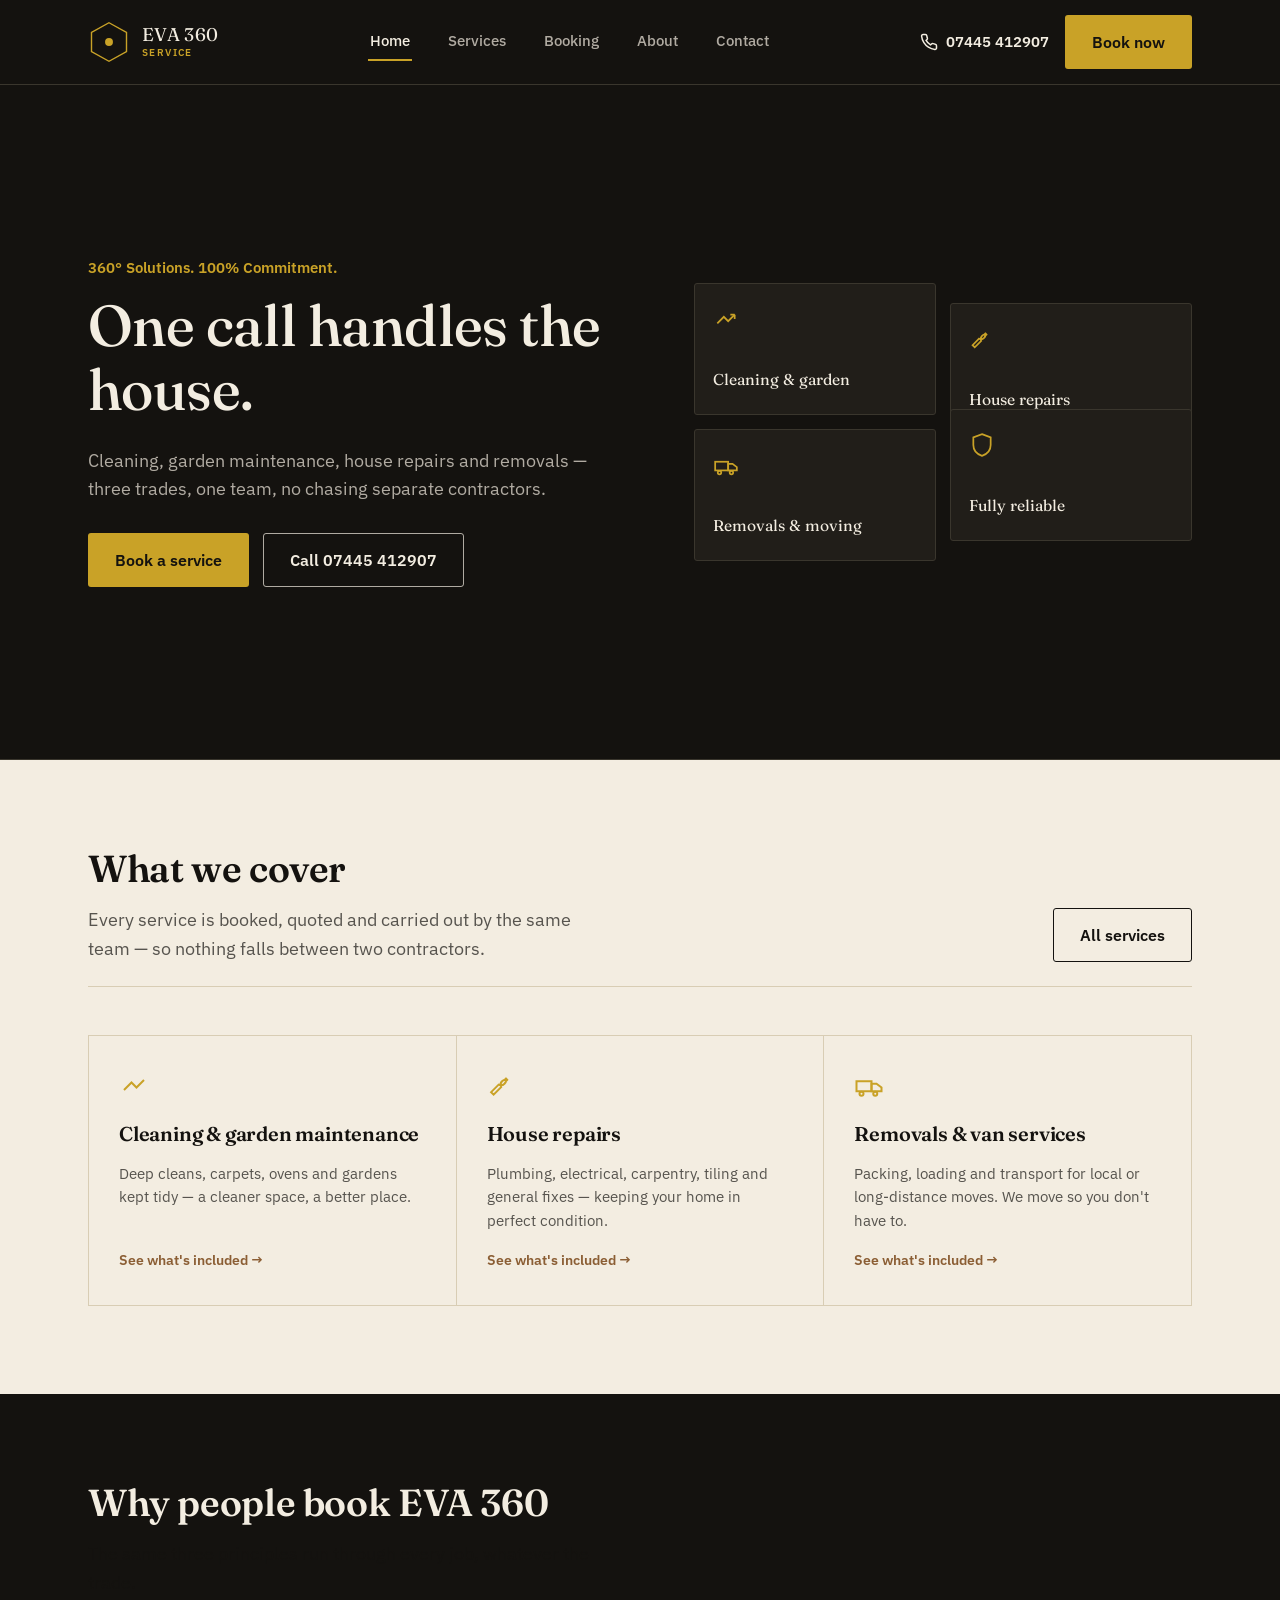
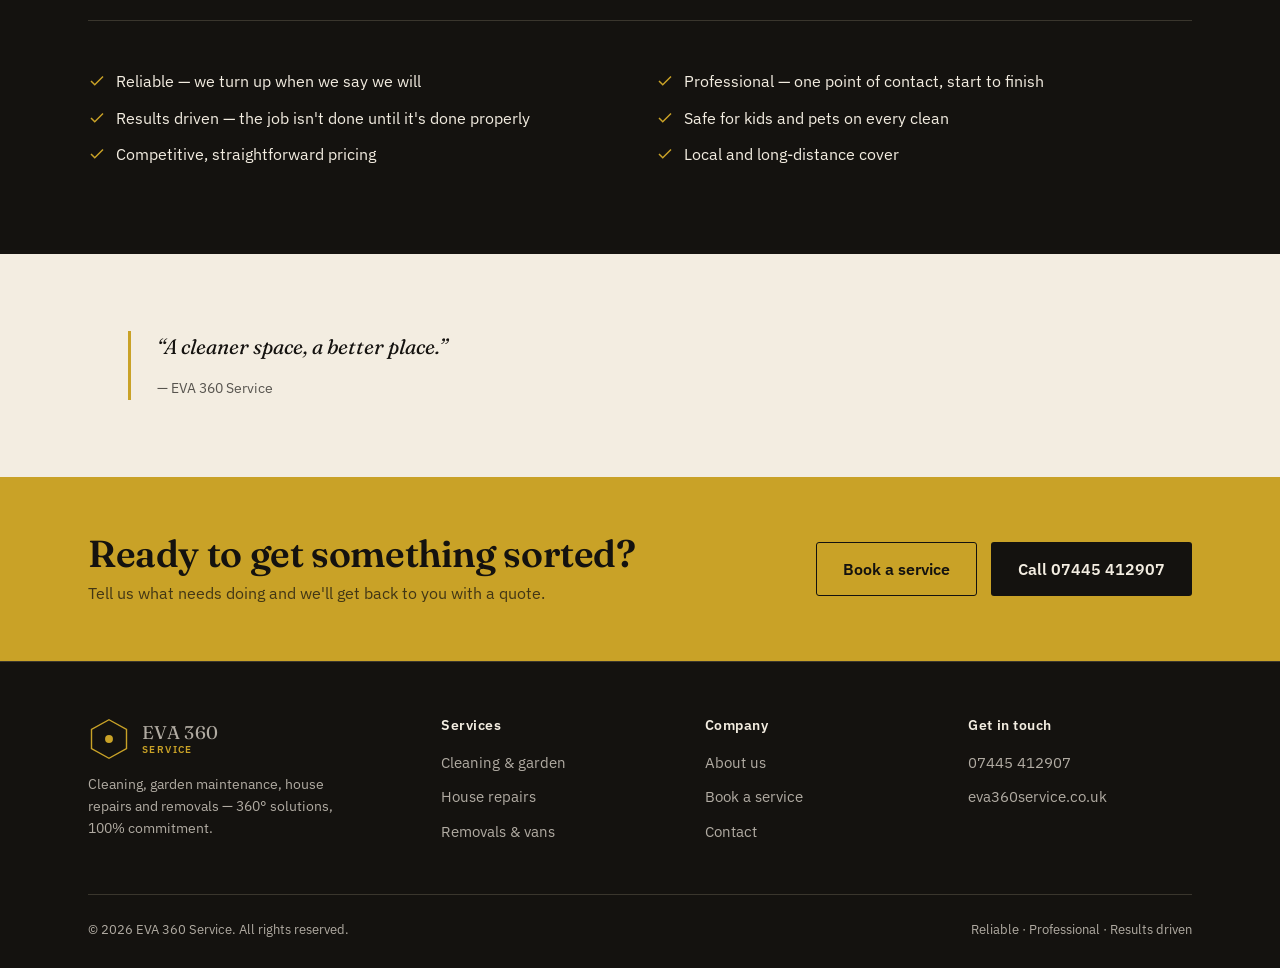
==== index.html @ 42eec816 "Initial commit: EVA 360 Service website" ====
<!DOCTYPE html>
<html lang="en">
<head>
<meta charset="UTF-8">
<meta name="viewport" content="width=device-width, initial-scale=1.0">
<title>EVA 360 Service — Cleaning, Repairs &amp; Removals</title>
<meta name="description" content="EVA 360 Service handles cleaning, house repairs and removals under one roof. One call, three trades, done properly.">
<link rel="stylesheet" href="styles.css">
</head>
<body>

<header class="site-header">
  <div class="wrap">
    <a href="index.html" class="brand">
      <svg class="brand-mark" viewBox="0 0 48 48" fill="none" xmlns="http://www.w3.org/2000/svg">
        <path d="M24 2 L44 13 V35 L24 46 L4 35 V13 Z" stroke="#C9A227" stroke-width="1.6"/>
        <circle cx="24" cy="24" r="4.5" fill="#C9A227"/>
      </svg>
      <span class="brand-word">EVA 360<small>SERVICE</small></span>
    </a>
    <nav class="main-nav" aria-label="Primary">
      <a href="index.html" aria-current="page">Home</a>
      <a href="services.html">Services</a>
      <a href="booking.html">Booking</a>
      <a href="about.html">About</a>
      <a href="contact.html">Contact</a>
    </nav>
    <div class="header-cta">
      <a class="header-phone" href="tel:07445412907">
        <svg width="18" height="18" viewBox="0 0 24 24" fill="none" stroke="currentColor" stroke-width="2"><path d="M22 16.92v3a2 2 0 0 1-2.18 2 19.79 19.79 0 0 1-8.63-3.07 19.5 19.5 0 0 1-6-6 19.79 19.79 0 0 1-3.07-8.67A2 2 0 0 1 4.11 2h3a2 2 0 0 1 2 1.72c.127.96.361 1.903.7 2.81a2 2 0 0 1-.45 2.11L8.09 9.91a16 16 0 0 0 6 6l1.27-1.27a2 2 0 0 1 2.11-.45c.907.339 1.85.573 2.81.7A2 2 0 0 1 22 16.92z"/></svg>
        <span>07445 412907</span>
      </a>
      <a href="booking.html" class="btn btn-primary">Book now</a>
      <button class="nav-toggle" aria-label="Toggle menu" aria-expanded="false">
        <svg width="20" height="20" viewBox="0 0 24 24" fill="none" stroke="currentColor" stroke-width="2"><line x1="3" y1="6" x2="21" y2="6"/><line x1="3" y1="12" x2="21" y2="12"/><line x1="3" y1="18" x2="21" y2="18"/></svg>
      </button>
    </div>
  </div>
</header>

<section class="hero">
  <div class="wrap">
    <div>
      <p class="hero-eyebrow">360° Solutions. 100% Commitment.</p>
      <h1>One call handles the house.</h1>
      <p class="lede">Cleaning, garden maintenance, house repairs and removals — three trades, one team, no chasing separate contractors.</p>
      <div class="hero-actions">
        <a href="booking.html" class="btn btn-primary">Book a service</a>
        <a href="tel:07445412907" class="btn btn-ghost-dark">Call 07445 412907</a>
      </div>
    </div>
    <div class="hero-panels">
      <div class="hero-panel">
        <svg width="26" height="26" viewBox="0 0 24 24" fill="none" stroke="currentColor" stroke-width="1.6"><path d="M4 16 L10 10 L14 14 L20 8"/><path d="M20 8 h-4 M20 8 v4"/></svg>
        <span>Cleaning &amp; garden</span>
      </div>
      <div class="hero-panel">
        <svg width="26" height="26" viewBox="0 0 24 24" fill="none" stroke="currentColor" stroke-width="1.6"><path d="M14.7 6.3a4 4 0 0 1-5.4 5.4l-6 6 2 2 6-6a4 4 0 0 1 5.4-5.4z"/></svg>
        <span>House repairs</span>
      </div>
      <div class="hero-panel">
        <svg width="26" height="26" viewBox="0 0 24 24" fill="none" stroke="currentColor" stroke-width="1.6"><rect x="2" y="9" width="12" height="8"/><path d="M14 11h4l4 3v3h-8z"/><circle cx="6" cy="19" r="1.6"/><circle cx="17" cy="19" r="1.6"/></svg>
        <span>Removals &amp; moving</span>
      </div>
      <div class="hero-panel">
        <svg width="26" height="26" viewBox="0 0 24 24" fill="none" stroke="currentColor" stroke-width="1.6"><path d="M12 2 L20 5 V12 C20 17 16.5 20.5 12 22 C7.5 20.5 4 17 4 12 V5 Z"/></svg>
        <span>Fully reliable</span>
      </div>
    </div>
  </div>
</section>

<section>
  <div class="wrap">
    <div class="section-head">
      <div>
        <h2>What we cover</h2>
        <p class="lede">Every service is booked, quoted and carried out by the same team — so nothing falls between two contractors.</p>
      </div>
      <a href="services.html" class="btn btn-ghost-light">All services</a>
    </div>
    <div class="service-grid">
      <a class="service-card" href="services.html#cleaning">
        <div class="icon"><svg width="30" height="30" viewBox="0 0 24 24" fill="none" stroke="currentColor" stroke-width="1.6"><path d="M4 16 L10 10 L14 14 L20 8"/></svg></div>
        <h3>Cleaning &amp; garden maintenance</h3>
        <p>Deep cleans, carpets, ovens and gardens kept tidy — a cleaner space, a better place.</p>
        <span class="go">See what's included →</span>
      </a>
      <a class="service-card" href="services.html#repairs">
        <div class="icon"><svg width="30" height="30" viewBox="0 0 24 24" fill="none" stroke="currentColor" stroke-width="1.6"><path d="M14.7 6.3a4 4 0 0 1-5.4 5.4l-6 6 2 2 6-6a4 4 0 0 1 5.4-5.4z"/></svg></div>
        <h3>House repairs</h3>
        <p>Plumbing, electrical, carpentry, tiling and general fixes — keeping your home in perfect condition.</p>
        <span class="go">See what's included →</span>
      </a>
      <a class="service-card" href="services.html#removals">
        <div class="icon"><svg width="30" height="30" viewBox="0 0 24 24" fill="none" stroke="currentColor" stroke-width="1.6"><rect x="2" y="9" width="12" height="8"/><path d="M14 11h4l4 3v3h-8z"/><circle cx="6" cy="19" r="1.6"/><circle cx="17" cy="19" r="1.6"/></svg></div>
        <h3>Removals &amp; van services</h3>
        <p>Packing, loading and transport for local or long-distance moves. We move so you don't have to.</p>
        <span class="go">See what's included →</span>
      </a>
    </div>
  </div>
</section>

<section class="section-dark">
  <div class="wrap">
    <div class="section-head">
      <div>
        <h2>Why people book EVA 360</h2>
        <p class="lede">The same three principles run through every job, whatever the trade.</p>
      </div>
    </div>
    <ul class="tick-list">
      <li><svg width="18" height="18" viewBox="0 0 24 24" fill="none" stroke="currentColor" stroke-width="2"><polyline points="20 6 9 17 4 12"/></svg> Reliable — we turn up when we say we will</li>
      <li><svg width="18" height="18" viewBox="0 0 24 24" fill="none" stroke="currentColor" stroke-width="2"><polyline points="20 6 9 17 4 12"/></svg> Professional — one point of contact, start to finish</li>
      <li><svg width="18" height="18" viewBox="0 0 24 24" fill="none" stroke="currentColor" stroke-width="2"><polyline points="20 6 9 17 4 12"/></svg> Results driven — the job isn't done until it's done properly</li>
      <li><svg width="18" height="18" viewBox="0 0 24 24" fill="none" stroke="currentColor" stroke-width="2"><polyline points="20 6 9 17 4 12"/></svg> Safe for kids and pets on every clean</li>
      <li><svg width="18" height="18" viewBox="0 0 24 24" fill="none" stroke="currentColor" stroke-width="2"><polyline points="20 6 9 17 4 12"/></svg> Competitive, straightforward pricing</li>
      <li><svg width="18" height="18" viewBox="0 0 24 24" fill="none" stroke="currentColor" stroke-width="2"><polyline points="20 6 9 17 4 12"/></svg> Local and long-distance cover</li>
    </ul>
  </div>
</section>

<section class="section-tight">
  <div class="wrap">
    <blockquote class="quote-block">
      “A cleaner space, a better place.”
      <cite>— EVA 360 Service</cite>
    </blockquote>
  </div>
</section>

<section class="cta-band">
  <div class="wrap">
    <div>
      <h2>Ready to get something sorted?</h2>
      <p>Tell us what needs doing and we'll get back to you with a quote.</p>
    </div>
    <div class="hero-actions">
      <a href="booking.html" class="btn btn-ghost-light" style="border-color: var(--ink);">Book a service</a>
      <a href="tel:07445412907" class="btn" style="background: var(--ink); color: var(--paper);">Call 07445 412907</a>
    </div>
  </div>
</section>

<footer class="site-footer">
  <div class="wrap">
    <div class="footer-grid">
      <div>
        <a href="index.html" class="brand" style="margin-bottom: 14px; display: inline-flex;">
          <svg class="brand-mark" viewBox="0 0 48 48" fill="none" xmlns="http://www.w3.org/2000/svg">
            <path d="M24 2 L44 13 V35 L24 46 L4 35 V13 Z" stroke="#C9A227" stroke-width="1.6"/>
            <circle cx="24" cy="24" r="4.5" fill="#C9A227"/>
          </svg>
          <span class="brand-word">EVA 360<small>SERVICE</small></span>
        </a>
        <p class="small" style="max-width: 34ch;">Cleaning, garden maintenance, house repairs and removals — 360° solutions, 100% commitment.</p>
      </div>
      <div>
        <h4>Services</h4>
        <ul>
          <li><a href="services.html#cleaning">Cleaning &amp; garden</a></li>
          <li><a href="services.html#repairs">House repairs</a></li>
          <li><a href="services.html#removals">Removals &amp; vans</a></li>
        </ul>
      </div>
      <div>
        <h4>Company</h4>
        <ul>
          <li><a href="about.html">About us</a></li>
          <li><a href="booking.html">Book a service</a></li>
          <li><a href="contact.html">Contact</a></li>
        </ul>
      </div>
      <div>
        <h4>Get in touch</h4>
        <ul>
          <li><a href="tel:07445412907">07445 412907</a></li>
          <li><a href="https://www.eva360service.co.uk">eva360service.co.uk</a></li>
        </ul>
      </div>
    </div>
    <div class="footer-bottom">
      <span>© 2026 EVA 360 Service. All rights reserved.</span>
      <span>Reliable · Professional · Results driven</span>
    </div>
  </div>
</footer>

<script src="script.js"></script>
</body>
</html>
---- styles.css ----
/* ================================================
   EVA 360 SERVICE — shared stylesheet
   Tokens
   Colour:
     --ink        #14120F  base background, warm near-black
     --paper      #F3EDE1  warm off-white, text-on-dark & light sections
     --brass      #C9A227  primary accent, muted brass gold
     --bronze     #8B5E34  secondary accent, hover/active
     --slate      #211E19  panel background on dark
     --line       #3A362D  hairline borders on dark
     --pine       #33473A  confirm/success accent (British racing green)
   Type
     Display: "Fraunces" (serif, characterful, signage-like)
     Body:    "IBM Plex Sans" (functional, trade-note feel)
   ================================================ */

@import url('https://fonts.googleapis.com/css2?family=Fraunces:ital,opsz,wght@0,9..144,400;0,9..144,500;0,9..144,600;0,9..144,700;1,9..144,500&family=IBM+Plex+Sans:wght@400;500;600;700&display=swap');

:root {
  --ink: #14120F;
  --ink-soft: #1B1812;
  --paper: #F3EDE1;
  --paper-dim: #E7DFCE;
  --brass: #C9A227;
  --brass-bright: #E0BC46;
  --bronze: #8B5E34;
  --slate: #211E19;
  --line: #3A362D;
  --line-light: #D8CDB4;
  --pine: #33473A;
  --ink-70: rgba(20, 18, 15, 0.7);
  --paper-70: rgba(243, 237, 225, 0.7);

  --font-display: "Fraunces", Georgia, serif;
  --font-body: "IBM Plex Sans", "Segoe UI", sans-serif;

  --max: 1160px;
}

* { box-sizing: border-box; }

html {
  scroll-behavior: smooth;
}

body {
  margin: 0;
  background: var(--paper);
  color: var(--ink);
  font-family: var(--font-body);
  font-size: 16px;
  line-height: 1.55;
  -webkit-font-smoothing: antialiased;
}

img { max-width: 100%; display: block; }

a { color: inherit; }

.wrap {
  max-width: var(--max);
  margin: 0 auto;
  padding: 0 28px;
}

h1, h2, h3, h4 {
  font-family: var(--font-display);
  font-weight: 600;
  line-height: 1.12;
  margin: 0 0 0.4em;
  letter-spacing: -0.01em;
}

h1 { font-size: clamp(2.4rem, 5vw, 3.6rem); font-weight: 500; }
h2 { font-size: clamp(1.7rem, 3vw, 2.35rem); }
h3 { font-size: 1.25rem; }

p { margin: 0 0 1em; max-width: 62ch; }

.lede {
  font-size: 1.15rem;
  max-width: 46ch;
  color: var(--ink-70);
}

/* Reduced motion */
@media (prefers-reduced-motion: reduce) {
  html { scroll-behavior: auto; }
  * { animation-duration: 0.001ms !important; transition-duration: 0.001ms !important; }
}

/* ---------- Buttons ---------- */
.btn {
  display: inline-flex;
  align-items: center;
  gap: 10px;
  font-family: var(--font-body);
  font-weight: 600;
  font-size: 0.98rem;
  padding: 14px 26px;
  border-radius: 3px;
  border: 1px solid transparent;
  cursor: pointer;
  text-decoration: none;
  transition: background-color 0.15s ease, color 0.15s ease, border-color 0.15s ease, transform 0.1s ease;
}
.btn:focus-visible {
  outline: 3px solid var(--brass);
  outline-offset: 2px;
}
.btn-primary {
  background: var(--brass);
  color: var(--ink);
}
.btn-primary:hover { background: var(--brass-bright); }
.btn-primary:active { transform: translateY(1px); }

.btn-ghost-dark {
  background: transparent;
  border-color: var(--paper-70);
  color: var(--paper);
}
.btn-ghost-dark:hover { border-color: var(--paper); background: rgba(243,237,225,0.06); }

.btn-ghost-light {
  background: transparent;
  border-color: var(--ink);
  color: var(--ink);
}
.btn-ghost-light:hover { background: var(--ink); color: var(--paper); }

.btn-block { width: 100%; justify-content: center; }

/* ---------- Header ---------- */
.site-header {
  background: var(--ink);
  color: var(--paper);
  position: sticky;
  top: 0;
  z-index: 40;
  border-bottom: 1px solid var(--line);
}
.site-header .wrap {
  display: flex;
  align-items: center;
  justify-content: space-between;
  height: 84px;
}
.brand {
  display: flex;
  align-items: center;
  gap: 12px;
  text-decoration: none;
  color: var(--paper);
}
.brand-mark {
  width: 42px;
  height: 42px;
  flex-shrink: 0;
}
.brand-word {
  font-family: var(--font-display);
  font-size: 1.15rem;
  letter-spacing: 0.02em;
  line-height: 1.1;
}
.brand-word small {
  display: block;
  font-family: var(--font-body);
  font-size: 0.62rem;
  letter-spacing: 0.14em;
  color: var(--brass);
  font-weight: 600;
  margin-top: 2px;
}

.main-nav { display: flex; align-items: center; gap: 34px; }
.main-nav a {
  text-decoration: none;
  color: var(--paper-70);
  font-size: 0.96rem;
  font-weight: 500;
  padding: 6px 2px;
  border-bottom: 2px solid transparent;
  transition: color 0.15s ease, border-color 0.15s ease;
}
.main-nav a:hover, .main-nav a[aria-current="page"] {
  color: var(--paper);
  border-color: var(--brass);
}
.header-cta { display: flex; align-items: center; gap: 16px; }
.header-phone {
  display: flex;
  align-items: center;
  gap: 8px;
  color: var(--paper);
  text-decoration: none;
  font-weight: 600;
  font-size: 0.95rem;
}
.header-phone svg { flex-shrink: 0; }

.nav-toggle {
  display: none;
  background: none;
  border: 1px solid var(--line);
  color: var(--paper);
  width: 44px;
  height: 44px;
  border-radius: 3px;
  align-items: center;
  justify-content: center;
  cursor: pointer;
}

@media (max-width: 880px) {
  .main-nav { display: none; }
  .header-phone span { display: none; }
  .nav-toggle { display: flex; }
  .site-header.nav-open .main-nav {
    display: flex;
    position: absolute;
    top: 84px;
    left: 0;
    right: 0;
    background: var(--ink);
    flex-direction: column;
    align-items: flex-start;
    padding: 10px 28px 28px;
    gap: 4px;
    border-bottom: 1px solid var(--line);
  }
  .site-header.nav-open .main-nav a { padding: 12px 0; width: 100%; border-bottom: 1px solid var(--line); }
}

/* ---------- Hero ---------- */
.hero {
  background: var(--ink);
  color: var(--paper);
  position: relative;
  overflow: hidden;
  border-bottom: 1px solid var(--line);
}
.hero .wrap {
  padding-top: 84px;
  padding-bottom: 84px;
  display: grid;
  grid-template-columns: 1.05fr 0.95fr;
  gap: 56px;
  align-items: center;
}
.hero-eyebrow {
  color: var(--brass);
  font-weight: 600;
  font-size: 0.92rem;
  margin-bottom: 14px;
}
.hero h1 { color: var(--paper); }
.hero .lede { color: var(--paper-70); margin-bottom: 30px; }
.hero-actions { display: flex; gap: 14px; flex-wrap: wrap; }

.hero-panels {
  display: grid;
  grid-template-columns: repeat(2, 1fr);
  gap: 14px;
}
.hero-panel {
  border: 1px solid var(--line);
  background: var(--slate);
  border-radius: 3px;
  padding: 22px 18px;
  min-height: 132px;
  display: flex;
  flex-direction: column;
  justify-content: space-between;
}
.hero-panel:nth-child(2) { transform: translateY(20px); }
.hero-panel:nth-child(4) { transform: translateY(-20px); }
.hero-panel svg { color: var(--brass); }
.hero-panel span {
  font-family: var(--font-display);
  font-size: 0.98rem;
  color: var(--paper);
}

@media (max-width: 880px) {
  .hero .wrap { grid-template-columns: 1fr; padding-top: 48px; padding-bottom: 48px; }
  .hero-panel:nth-child(2), .hero-panel:nth-child(4) { transform: none; }
}

/* ---------- Sections ---------- */
section { padding: 88px 0; }
.section-dark { background: var(--ink); color: var(--paper); }
.section-tight { padding: 56px 0; }

.section-head {
  display: flex;
  justify-content: space-between;
  align-items: flex-end;
  gap: 32px;
  margin-bottom: 48px;
  border-bottom: 1px solid var(--line-light);
  padding-bottom: 24px;
}
.section-dark .section-head { border-color: var(--line); }
.section-head .lede { margin-bottom: 0; }

/* ---------- Service list (checklist device, echoes flyer ticks) ---------- */
.service-grid {
  display: grid;
  grid-template-columns: repeat(3, 1fr);
  gap: 1px;
  background: var(--line-light);
  border: 1px solid var(--line-light);
}
.section-dark .service-grid { background: var(--line); border-color: var(--line); }

.service-card {
  background: var(--paper);
  padding: 34px 30px;
  display: flex;
  flex-direction: column;
  gap: 16px;
  text-decoration: none;
  color: var(--ink);
}
.section-dark .service-card { background: var(--ink); color: var(--paper); }

.service-card .icon { color: var(--brass); }
.service-card h3 { margin-bottom: 0; }
.service-card p { color: var(--ink-70); font-size: 0.96rem; margin-bottom: 0; }
.section-dark .service-card p { color: var(--paper-70); }
.service-card .go {
  margin-top: auto;
  font-weight: 600;
  font-size: 0.9rem;
  color: var(--bronze);
}
.service-card:hover .go { color: var(--brass); }

@media (max-width: 880px) {
  .service-grid { grid-template-columns: 1fr; }
}

/* ---------- Checklist ---------- */
.tick-list { list-style: none; margin: 0; padding: 0; display: grid; grid-template-columns: 1fr 1fr; gap: 12px 32px; }
.tick-list li { display: flex; align-items: flex-start; gap: 10px; font-size: 0.98rem; }
.tick-list svg { flex-shrink: 0; margin-top: 3px; color: var(--brass); }
@media (max-width: 640px) { .tick-list { grid-template-columns: 1fr; } }

/* ---------- Panels / cards ---------- */
.panel {
  border: 1px solid var(--line-light);
  padding: 32px;
  background: var(--paper);
}
.section-dark .panel { border-color: var(--line); background: var(--slate); }

.stat-row { display: grid; grid-template-columns: repeat(3, 1fr); gap: 1px; background: var(--line-light); border: 1px solid var(--line-light); }
.stat { background: var(--ink); color: var(--paper); padding: 30px; }
.stat b { display: block; font-family: var(--font-display); font-size: 2.1rem; color: var(--brass); font-weight: 600; }
.stat span { font-size: 0.9rem; color: var(--paper-70); }
@media (max-width: 640px) { .stat-row { grid-template-columns: 1fr; } }

/* ---------- Testimonial ---------- */
.quote-block {
  border-left: 3px solid var(--brass);
  padding-left: 26px;
  font-family: var(--font-display);
  font-size: 1.3rem;
  font-style: italic;
  max-width: 60ch;
}
.quote-block cite {
  display: block;
  font-family: var(--font-body);
  font-style: normal;
  font-size: 0.9rem;
  color: var(--ink-70);
  margin-top: 14px;
}

/* ---------- Forms ---------- */
.form-grid {
  display: grid;
  grid-template-columns: 1fr 1fr;
  gap: 18px;
}
.field { display: flex; flex-direction: column; gap: 6px; }
.field.full { grid-column: 1 / -1; }
.field label { font-size: 0.88rem; font-weight: 600; color: var(--ink-70); }
.field input,
.field select,
.field textarea {
  font-family: var(--font-body);
  font-size: 1rem;
  padding: 12px 14px;
  border: 1px solid var(--line-light);
  background: var(--paper);
  color: var(--ink);
  border-radius: 2px;
}
.field textarea { resize: vertical; min-height: 110px; }
.field input:focus, .field select:focus, .field textarea:focus {
  outline: none;
  border-color: var(--brass);
  box-shadow: 0 0 0 3px rgba(201,162,39,0.18);
}
.field-hint { font-size: 0.82rem; color: var(--ink-70); }
.form-note {
  font-size: 0.86rem;
  color: var(--ink-70);
  margin-top: 14px;
}
.form-status {
  display: none;
  margin-top: 18px;
  padding: 16px 18px;
  border: 1px solid var(--pine);
  background: rgba(51,71,58,0.08);
  color: var(--pine);
  font-weight: 600;
  font-size: 0.95rem;
}
.form-status.visible { display: block; }
.form-status.is-error {
  border-color: #A6432F;
  background: rgba(166,67,47,0.08);
  color: #A6432F;
}

@media (max-width: 640px) {
  .form-grid { grid-template-columns: 1fr; }
}

/* ---------- CTA band ---------- */
.cta-band {
  background: var(--brass);
  color: var(--ink);
  padding: 56px 0;
}
.cta-band .wrap {
  display: flex;
  align-items: center;
  justify-content: space-between;
  gap: 32px;
  flex-wrap: wrap;
}
.cta-band h2 { margin-bottom: 6px; }
.cta-band p { margin-bottom: 0; color: rgba(20,18,15,0.75); }

/* ---------- Footer ---------- */
.site-footer {
  background: var(--ink);
  color: var(--paper-70);
  padding: 56px 0 28px;
  border-top: 1px solid var(--line);
}
.footer-grid {
  display: grid;
  grid-template-columns: 1.4fr 1fr 1fr 1fr;
  gap: 40px;
  padding-bottom: 40px;
  border-bottom: 1px solid var(--line);
}
.footer-grid h4 {
  color: var(--paper);
  font-family: var(--font-body);
  font-size: 0.85rem;
  letter-spacing: 0.04em;
  margin-bottom: 16px;
}
.footer-grid ul { list-style: none; margin: 0; padding: 0; display: flex; flex-direction: column; gap: 10px; }
.footer-grid a { text-decoration: none; color: var(--paper-70); font-size: 0.94rem; }
.footer-grid a:hover { color: var(--brass); }
.footer-bottom {
  padding-top: 24px;
  display: flex;
  justify-content: space-between;
  font-size: 0.84rem;
  flex-wrap: wrap;
  gap: 10px;
}
@media (max-width: 880px) {
  .footer-grid { grid-template-columns: 1fr 1fr; }
}
@media (max-width: 560px) {
  .footer-grid { grid-template-columns: 1fr; }
}

/* ---------- Page header (inner pages) ---------- */
.page-header {
  background: var(--ink);
  color: var(--paper);
  padding: 64px 0 56px;
  border-bottom: 1px solid var(--line);
}
.page-header .hero-eyebrow { margin-bottom: 10px; }
.page-header p { color: var(--paper-70); }

.breadcrumb {
  font-size: 0.85rem;
  color: var(--paper-70);
  margin-bottom: 18px;
}
.breadcrumb a { color: var(--paper-70); text-decoration: none; }
.breadcrumb a:hover { color: var(--brass); }

/* ---------- Service detail blocks ---------- */
.service-detail {
  display: grid;
  grid-template-columns: 0.9fr 1.1fr;
  gap: 56px;
  align-items: start;
  padding: 72px 0;
  border-bottom: 1px solid var(--line-light);
}
.service-detail:last-child { border-bottom: none; }
.service-detail .icon-badge {
  width: 64px;
  height: 64px;
  border: 1px solid var(--brass);
  border-radius: 3px;
  display: flex;
  align-items: center;
  justify-content: center;
  color: var(--brass);
  margin-bottom: 22px;
}
@media (max-width: 880px) {
  .service-detail { grid-template-columns: 1fr; gap: 26px; }
}

/* ---------- Steps ---------- */
.steps { display: grid; grid-template-columns: repeat(4, 1fr); gap: 28px; }
.step { border-top: 3px solid var(--brass); padding-top: 18px; }
.step .num { font-family: var(--font-display); font-size: 1.6rem; color: var(--brass); display: block; margin-bottom: 8px; }
@media (max-width: 880px) { .steps { grid-template-columns: 1fr 1fr; } }
@media (max-width: 560px) { .steps { grid-template-columns: 1fr; } }

/* ---------- Utility ---------- */
.center { text-align: center; }
.mt-0 { margin-top: 0; }
.small { font-size: 0.88rem; }
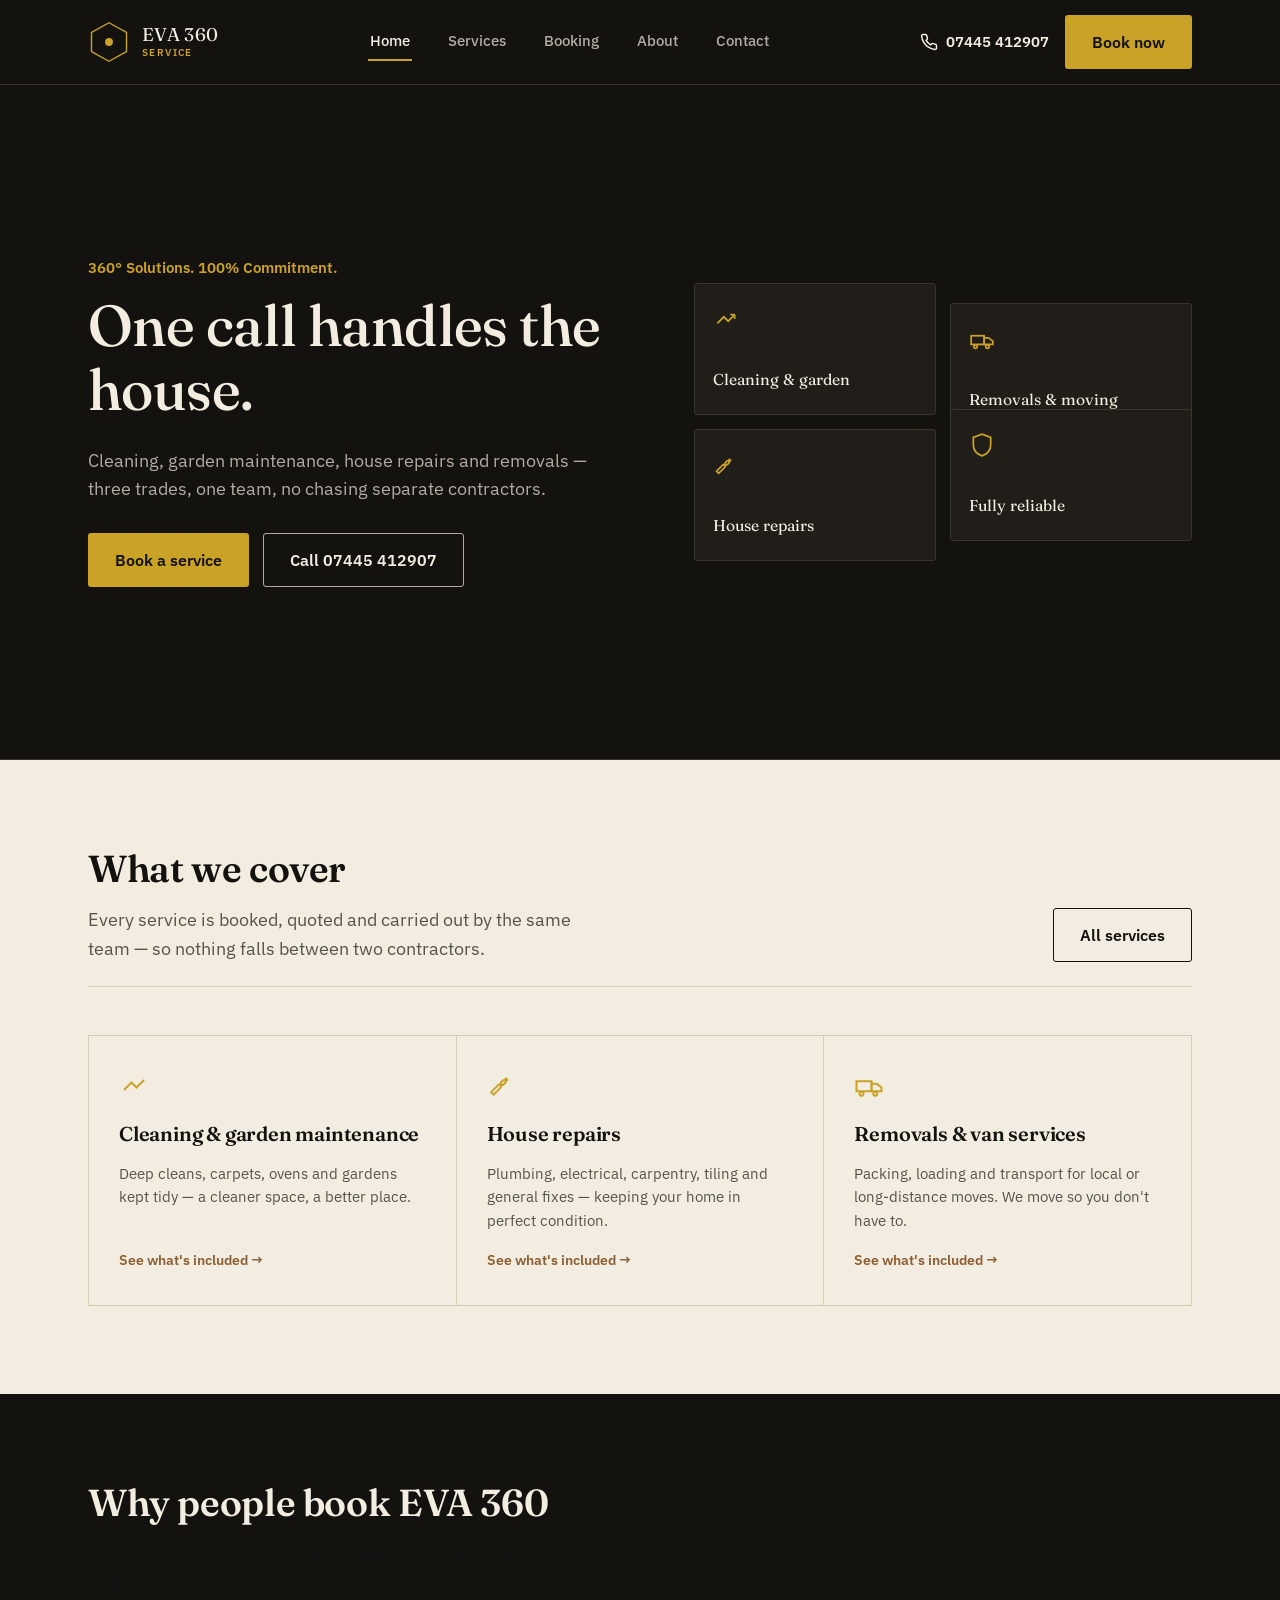
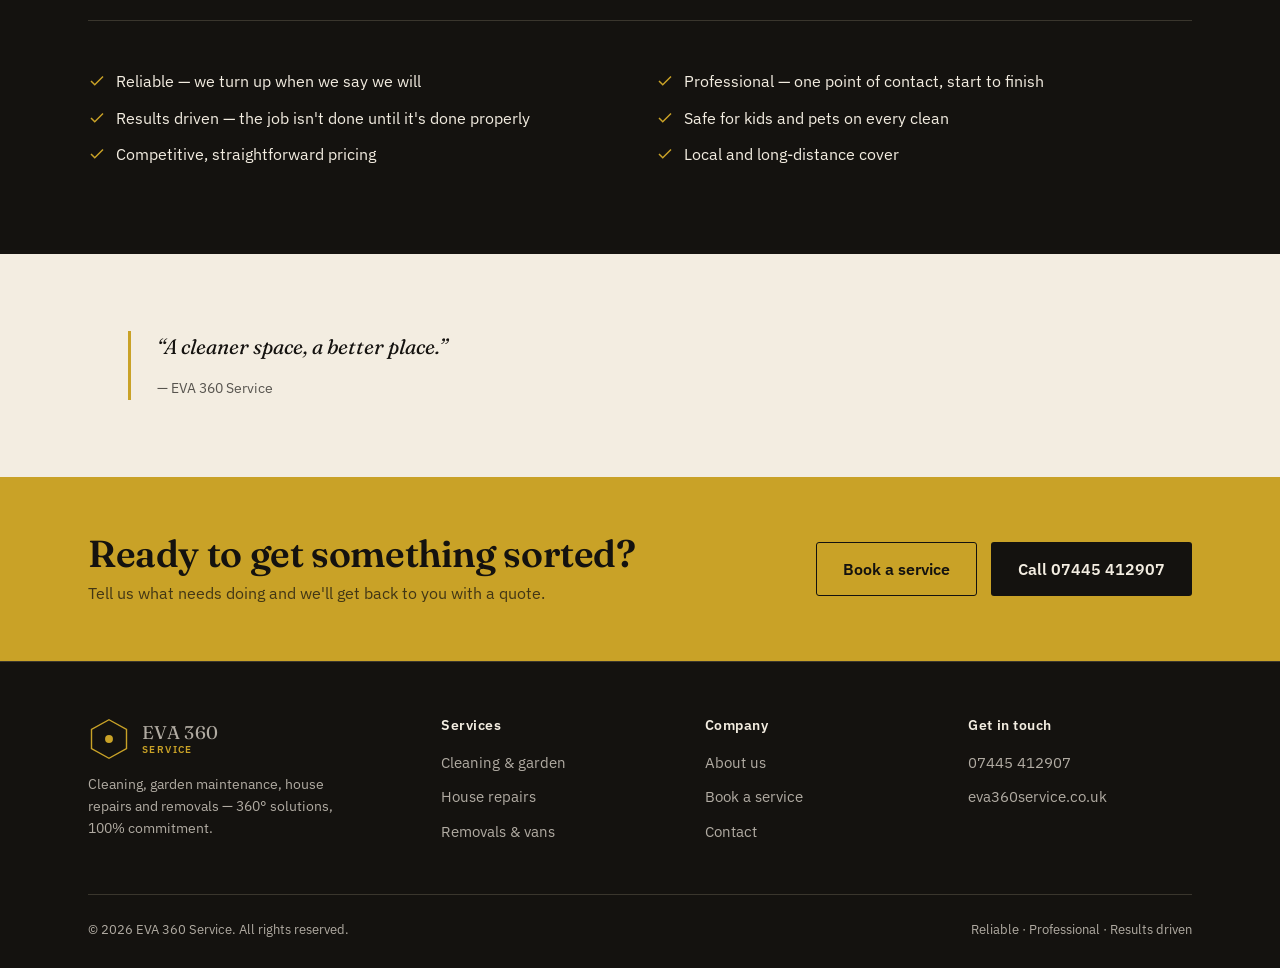
==== commit 9139aeb5: "swap panel order" ====
--- a/index.html
+++ b/index.html
@@ -55,12 +55,12 @@
         <span>Cleaning &amp; garden</span>
       </div>
       <div class="hero-panel">
+        <svg width="26" height="26" viewBox="0 0 24 24" fill="none" stroke="currentColor" stroke-width="1.6"><rect x="2" y="9" width="12" height="8"/><path d="M14 11h4l4 3v3h-8z"/><circle cx="6" cy="19" r="1.6"/><circle cx="17" cy="19" r="1.6"/></svg>
+        <span>Removals &amp; moving</span>
+      </div>
+      <div class="hero-panel">
         <svg width="26" height="26" viewBox="0 0 24 24" fill="none" stroke="currentColor" stroke-width="1.6"><path d="M14.7 6.3a4 4 0 0 1-5.4 5.4l-6 6 2 2 6-6a4 4 0 0 1 5.4-5.4z"/></svg>
         <span>House repairs</span>
-      </div>
-      <div class="hero-panel">
-        <svg width="26" height="26" viewBox="0 0 24 24" fill="none" stroke="currentColor" stroke-width="1.6"><rect x="2" y="9" width="12" height="8"/><path d="M14 11h4l4 3v3h-8z"/><circle cx="6" cy="19" r="1.6"/><circle cx="17" cy="19" r="1.6"/></svg>
-        <span>Removals &amp; moving</span>
       </div>
       <div class="hero-panel">
         <svg width="26" height="26" viewBox="0 0 24 24" fill="none" stroke="currentColor" stroke-width="1.6"><path d="M12 2 L20 5 V12 C20 17 16.5 20.5 12 22 C7.5 20.5 4 17 4 12 V5 Z"/></svg>
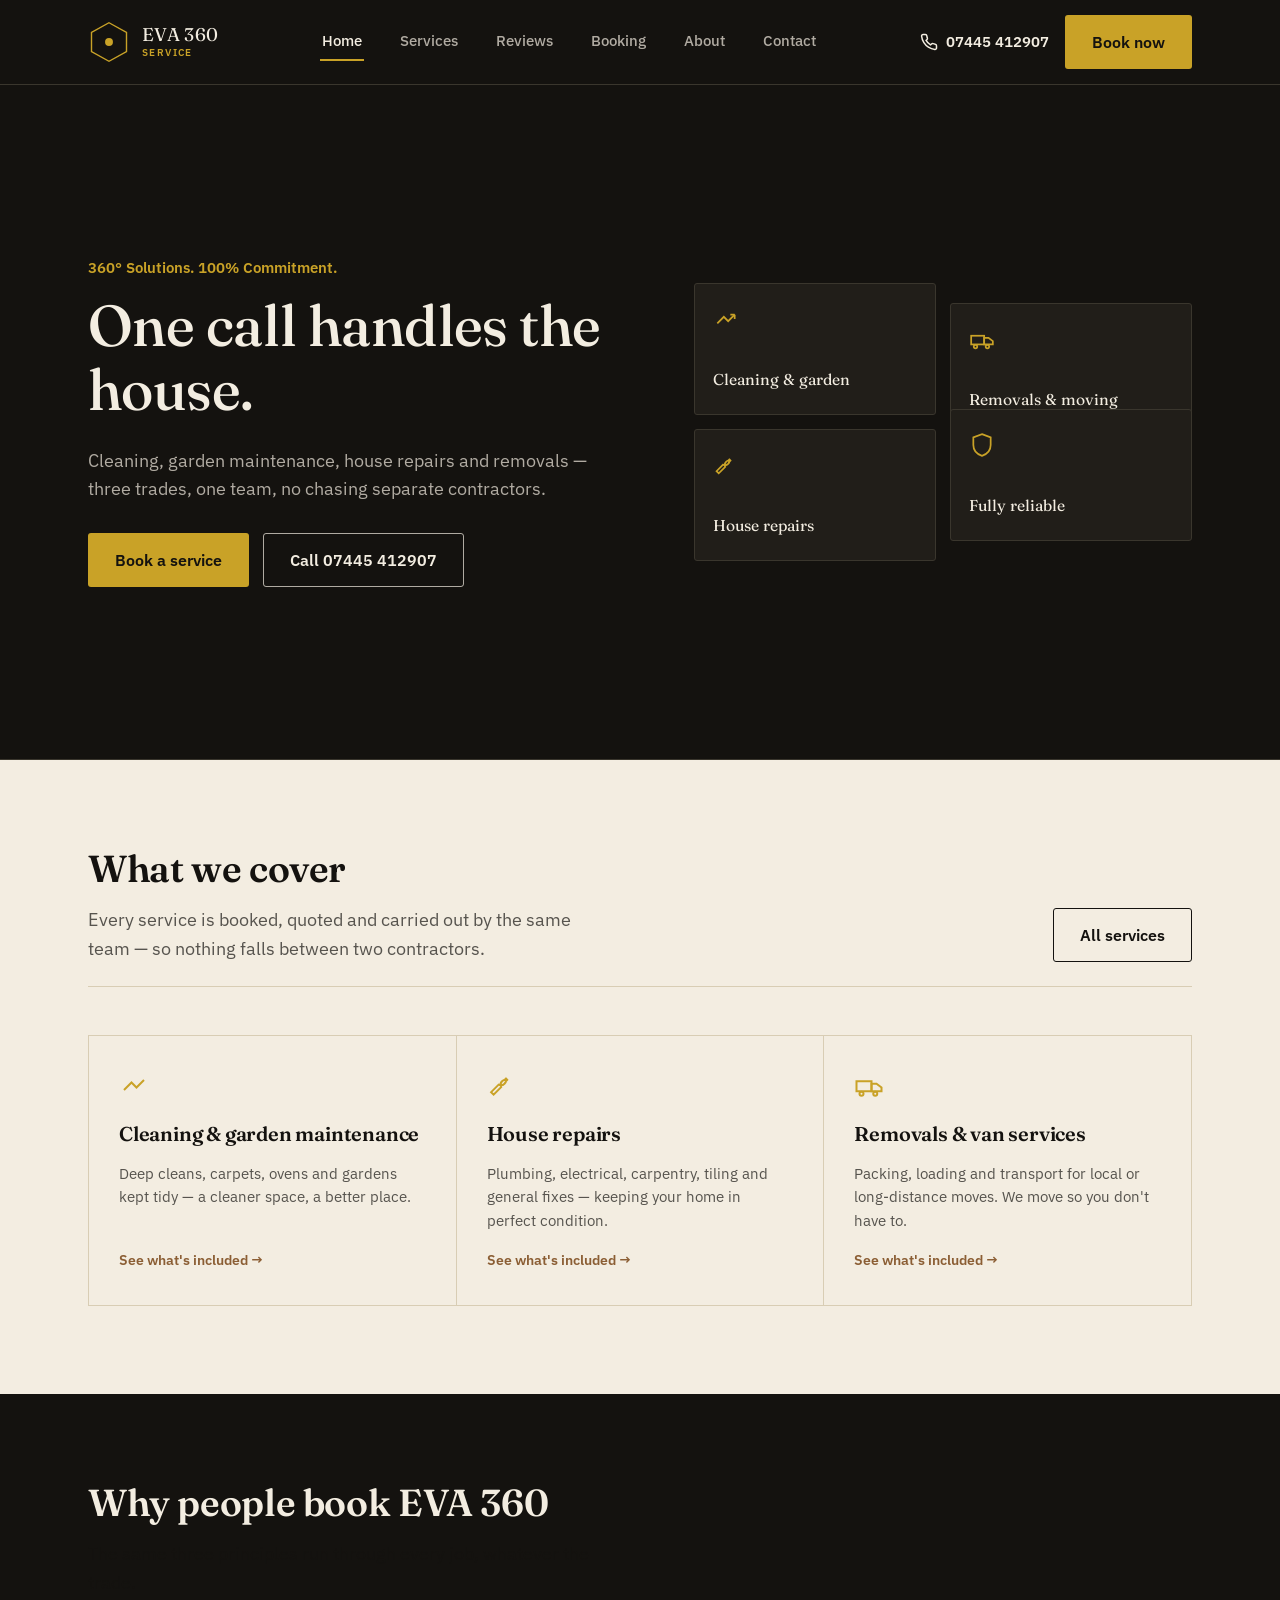
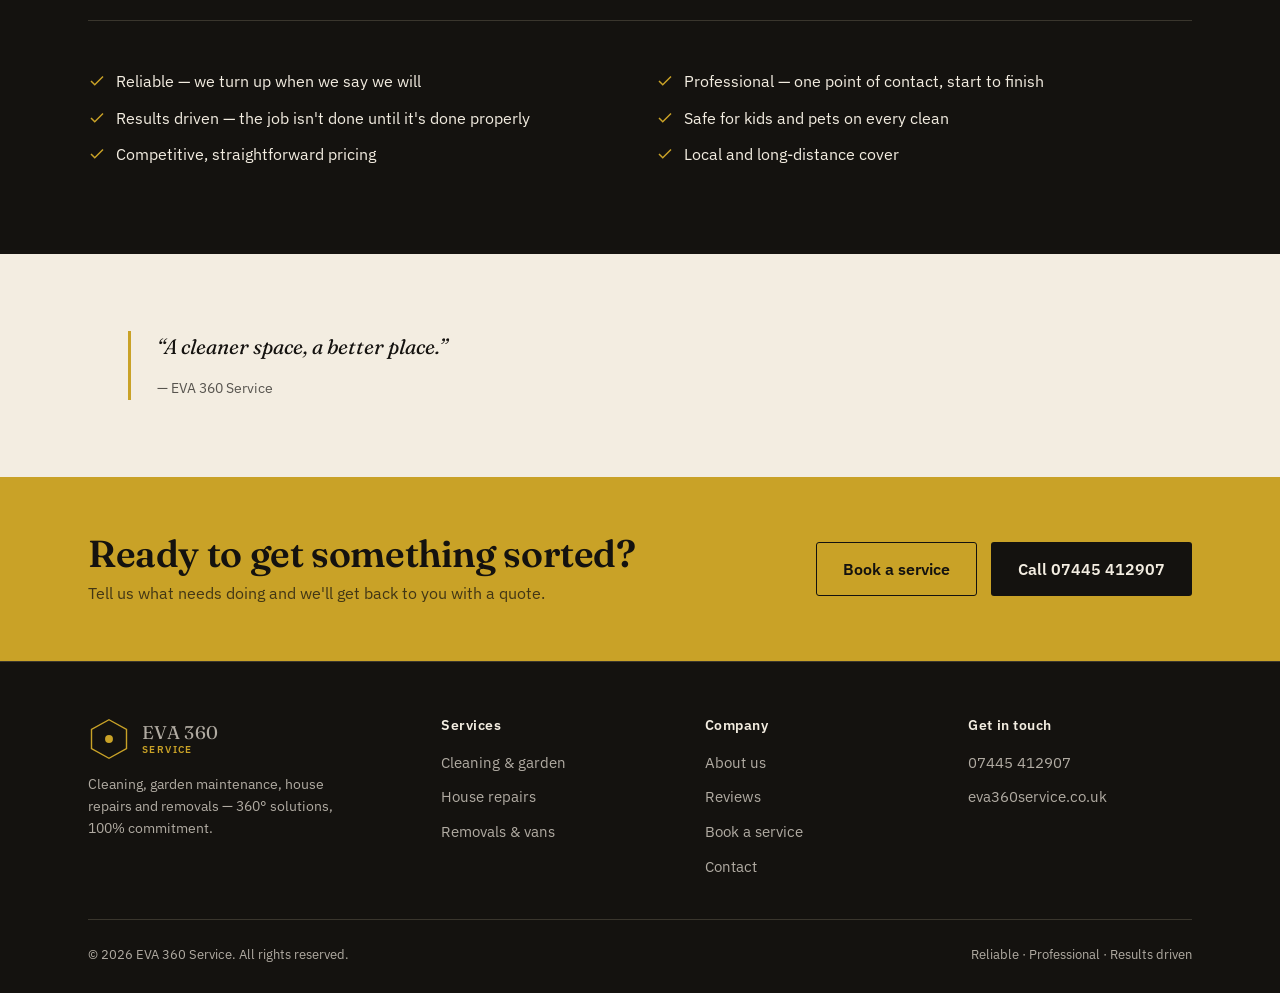
==== commit 842d020b: "add reviews page and experience line" ====
--- a/index.html
+++ b/index.html
@@ -21,6 +21,7 @@
     <nav class="main-nav" aria-label="Primary">
       <a href="index.html" aria-current="page">Home</a>
       <a href="services.html">Services</a>
+      <a href="reviews.html">Reviews</a>
       <a href="booking.html">Booking</a>
       <a href="about.html">About</a>
       <a href="contact.html">Contact</a>
@@ -168,6 +169,7 @@
         <h4>Company</h4>
         <ul>
           <li><a href="about.html">About us</a></li>
+          <li><a href="reviews.html">Reviews</a></li>
           <li><a href="booking.html">Book a service</a></li>
           <li><a href="contact.html">Contact</a></li>
         </ul>
--- a/styles.css
+++ b/styles.css
@@ -380,6 +380,51 @@
   margin-top: 14px;
 }
 
+/* ---------- Review cards ---------- */
+.review-summary {
+  display: flex;
+  align-items: center;
+  gap: 24px;
+  flex-wrap: wrap;
+  margin-bottom: 48px;
+  padding-bottom: 32px;
+  border-bottom: 1px solid var(--line);
+}
+.review-summary .score {
+  font-family: var(--font-display);
+  font-size: 3.2rem;
+  color: var(--brass);
+  line-height: 1;
+}
+.review-summary .score-meta { font-size: 0.92rem; color: var(--paper-70); }
+.review-summary .stars { color: var(--brass); letter-spacing: 2px; font-size: 1.1rem; }
+
+.review-grid {
+  display: grid;
+  grid-template-columns: repeat(3, 1fr);
+  gap: 1px;
+  background: var(--line);
+  border: 1px solid var(--line);
+}
+.review-card {
+  background: var(--ink);
+  padding: 28px 26px;
+  display: flex;
+  flex-direction: column;
+  gap: 14px;
+}
+.review-card .stars { color: var(--brass); font-size: 0.95rem; letter-spacing: 1px; }
+.review-card p { color: var(--paper); font-size: 0.98rem; margin-bottom: 0; }
+.review-card cite {
+  font-style: normal;
+  font-size: 0.86rem;
+  color: var(--paper-70);
+  margin-top: auto;
+}
+@media (max-width: 880px) {
+  .review-grid { grid-template-columns: 1fr; }
+}
+
 /* ---------- Forms ---------- */
 .form-grid {
   display: grid;
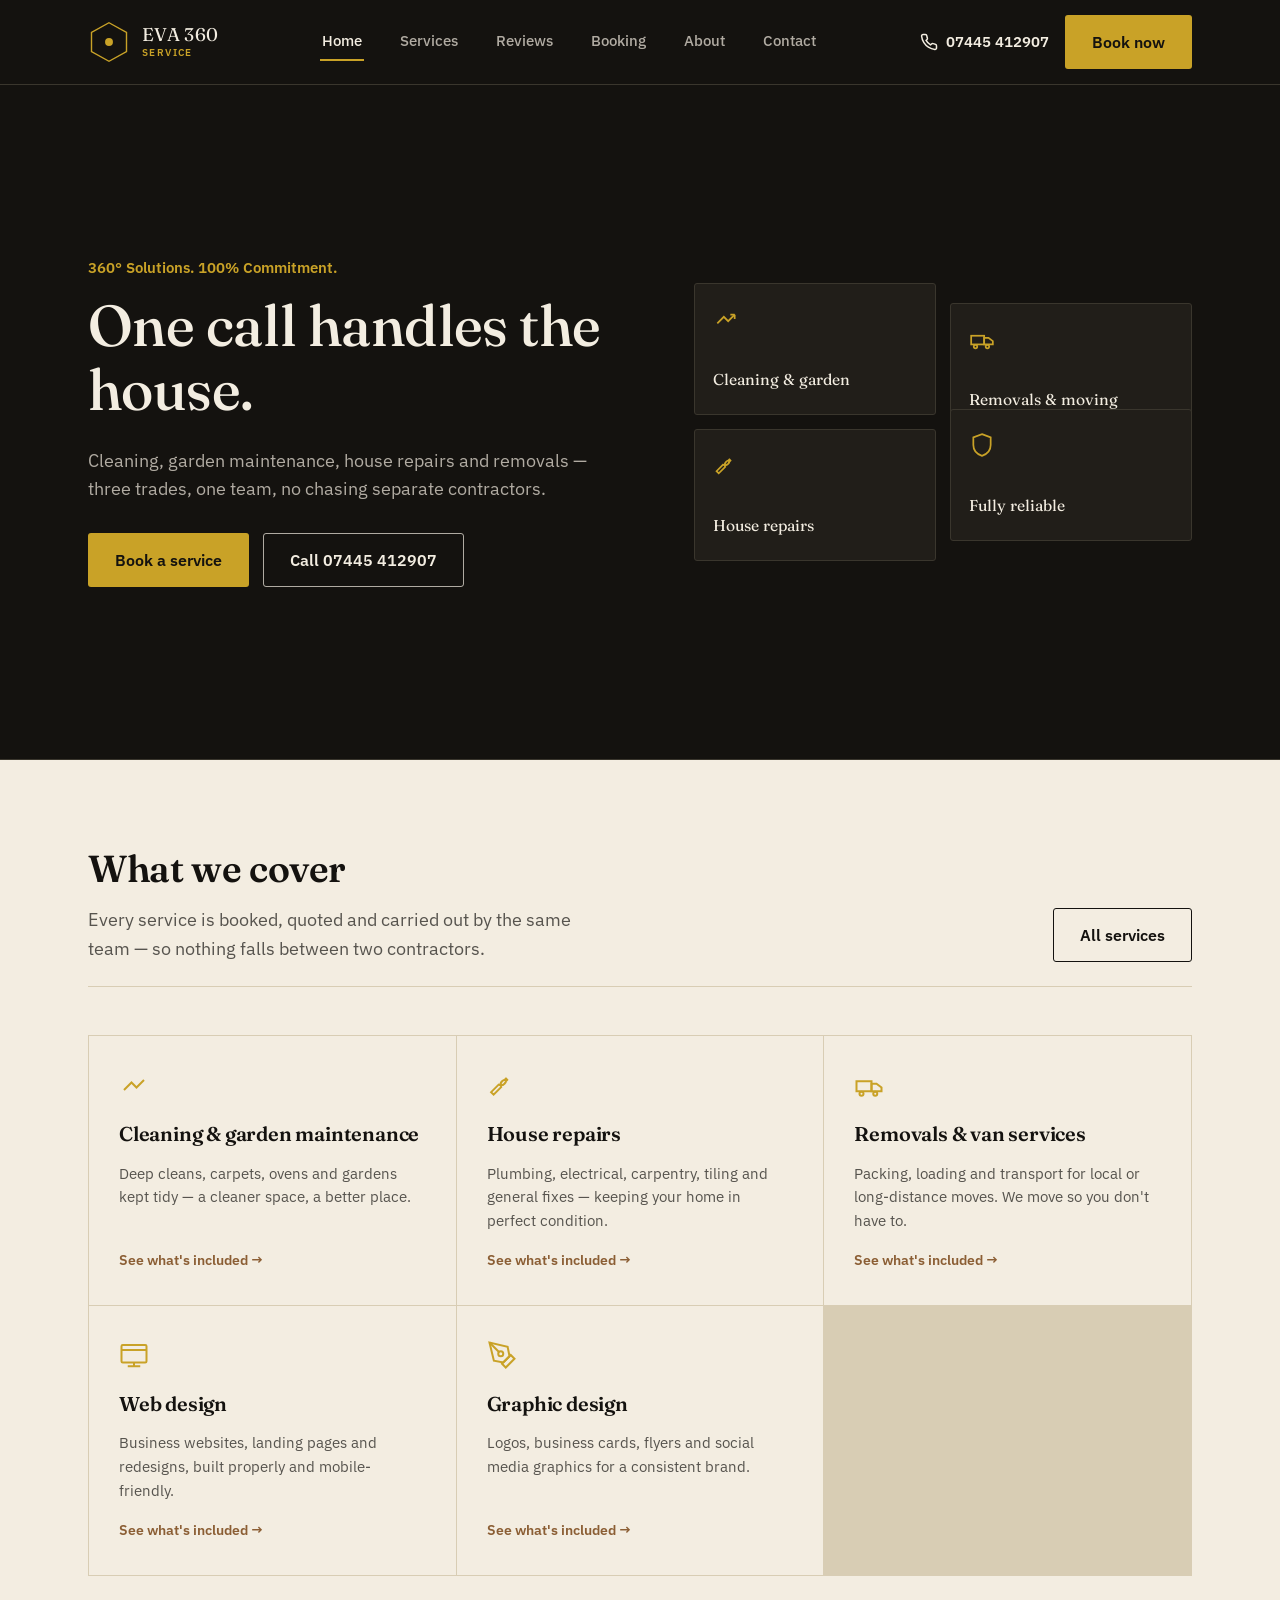
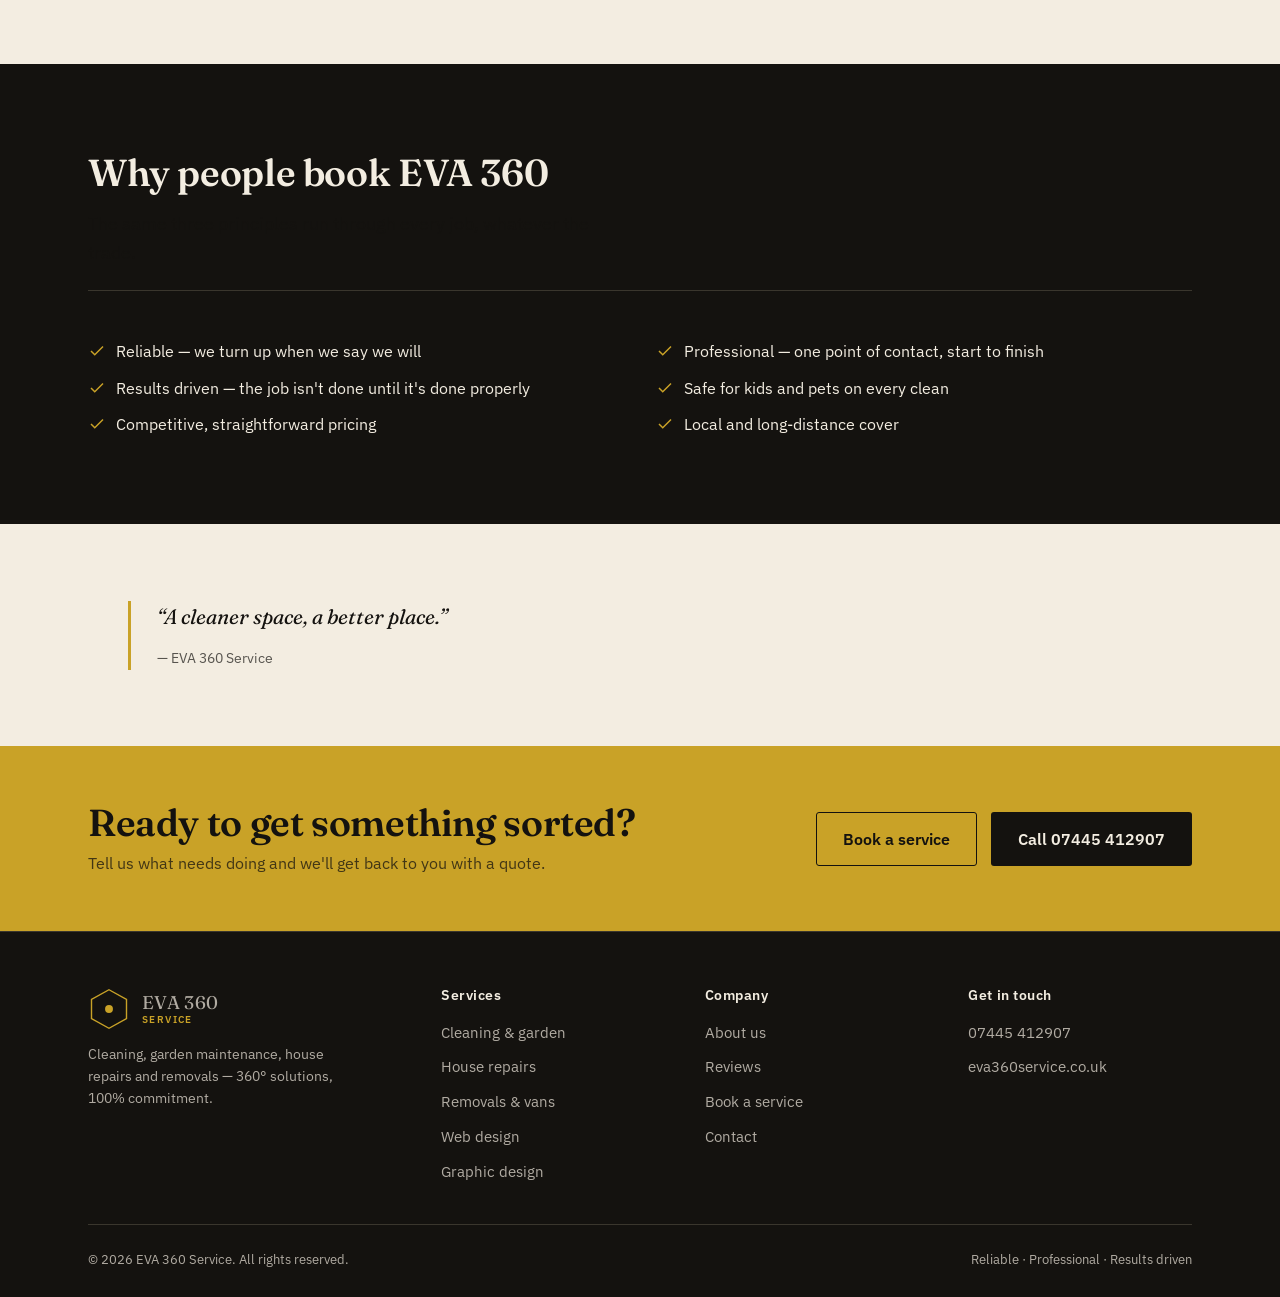
==== commit 13f03c56: "add web design and graphic design services" ====
--- a/index.html
+++ b/index.html
@@ -51,18 +51,18 @@
       </div>
     </div>
     <div class="hero-panels">
-      <div class="hero-panel">
+      <a class="hero-panel" href="services.html#cleaning">
         <svg width="26" height="26" viewBox="0 0 24 24" fill="none" stroke="currentColor" stroke-width="1.6"><path d="M4 16 L10 10 L14 14 L20 8"/><path d="M20 8 h-4 M20 8 v4"/></svg>
         <span>Cleaning &amp; garden</span>
-      </div>
-      <div class="hero-panel">
+      </a>
+      <a class="hero-panel" href="services.html#removals">
         <svg width="26" height="26" viewBox="0 0 24 24" fill="none" stroke="currentColor" stroke-width="1.6"><rect x="2" y="9" width="12" height="8"/><path d="M14 11h4l4 3v3h-8z"/><circle cx="6" cy="19" r="1.6"/><circle cx="17" cy="19" r="1.6"/></svg>
         <span>Removals &amp; moving</span>
-      </div>
-      <div class="hero-panel">
+      </a>
+      <a class="hero-panel" href="services.html#repairs">
         <svg width="26" height="26" viewBox="0 0 24 24" fill="none" stroke="currentColor" stroke-width="1.6"><path d="M14.7 6.3a4 4 0 0 1-5.4 5.4l-6 6 2 2 6-6a4 4 0 0 1 5.4-5.4z"/></svg>
         <span>House repairs</span>
-      </div>
+      </a>
       <div class="hero-panel">
         <svg width="26" height="26" viewBox="0 0 24 24" fill="none" stroke="currentColor" stroke-width="1.6"><path d="M12 2 L20 5 V12 C20 17 16.5 20.5 12 22 C7.5 20.5 4 17 4 12 V5 Z"/></svg>
         <span>Fully reliable</span>
@@ -97,6 +97,18 @@
         <div class="icon"><svg width="30" height="30" viewBox="0 0 24 24" fill="none" stroke="currentColor" stroke-width="1.6"><rect x="2" y="9" width="12" height="8"/><path d="M14 11h4l4 3v3h-8z"/><circle cx="6" cy="19" r="1.6"/><circle cx="17" cy="19" r="1.6"/></svg></div>
         <h3>Removals &amp; van services</h3>
         <p>Packing, loading and transport for local or long-distance moves. We move so you don't have to.</p>
+        <span class="go">See what's included →</span>
+      </a>
+      <a class="service-card" href="services.html#web-design">
+        <div class="icon"><svg width="30" height="30" viewBox="0 0 24 24" fill="none" stroke="currentColor" stroke-width="1.6"><rect x="2" y="4" width="20" height="14" rx="1"/><line x1="2" y1="8" x2="22" y2="8"/><line x1="7" y1="21" x2="17" y2="21"/><line x1="12" y1="18" x2="12" y2="21"/></svg></div>
+        <h3>Web design</h3>
+        <p>Business websites, landing pages and redesigns, built properly and mobile-friendly.</p>
+        <span class="go">See what's included →</span>
+      </a>
+      <a class="service-card" href="services.html#graphic-design">
+        <div class="icon"><svg width="30" height="30" viewBox="0 0 24 24" fill="none" stroke="currentColor" stroke-width="1.6"><path d="M12 19l7-7 3 3-7 7-3-3z"/><path d="M18 13l-1.5-7.5L2 2l3.5 14.5L13 18l5-5z"/><path d="M2 2l7.586 7.586"/><circle cx="11" cy="11" r="2"/></svg></div>
+        <h3>Graphic design</h3>
+        <p>Logos, business cards, flyers and social media graphics for a consistent brand.</p>
         <span class="go">See what's included →</span>
       </a>
     </div>
@@ -163,6 +175,8 @@
           <li><a href="services.html#cleaning">Cleaning &amp; garden</a></li>
           <li><a href="services.html#repairs">House repairs</a></li>
           <li><a href="services.html#removals">Removals &amp; vans</a></li>
+          <li><a href="services.html#web-design">Web design</a></li>
+          <li><a href="services.html#graphic-design">Graphic design</a></li>
         </ul>
       </div>
       <div>
--- a/styles.css
+++ b/styles.css
@@ -273,6 +273,12 @@
   display: flex;
   flex-direction: column;
   justify-content: space-between;
+  text-decoration: none;
+  transition: border-color 0.15s ease, background-color 0.15s ease;
+}
+a.hero-panel:hover {
+  border-color: var(--brass);
+  background: #262219;
 }
 .hero-panel:nth-child(2) { transform: translateY(20px); }
 .hero-panel:nth-child(4) { transform: translateY(-20px); }
